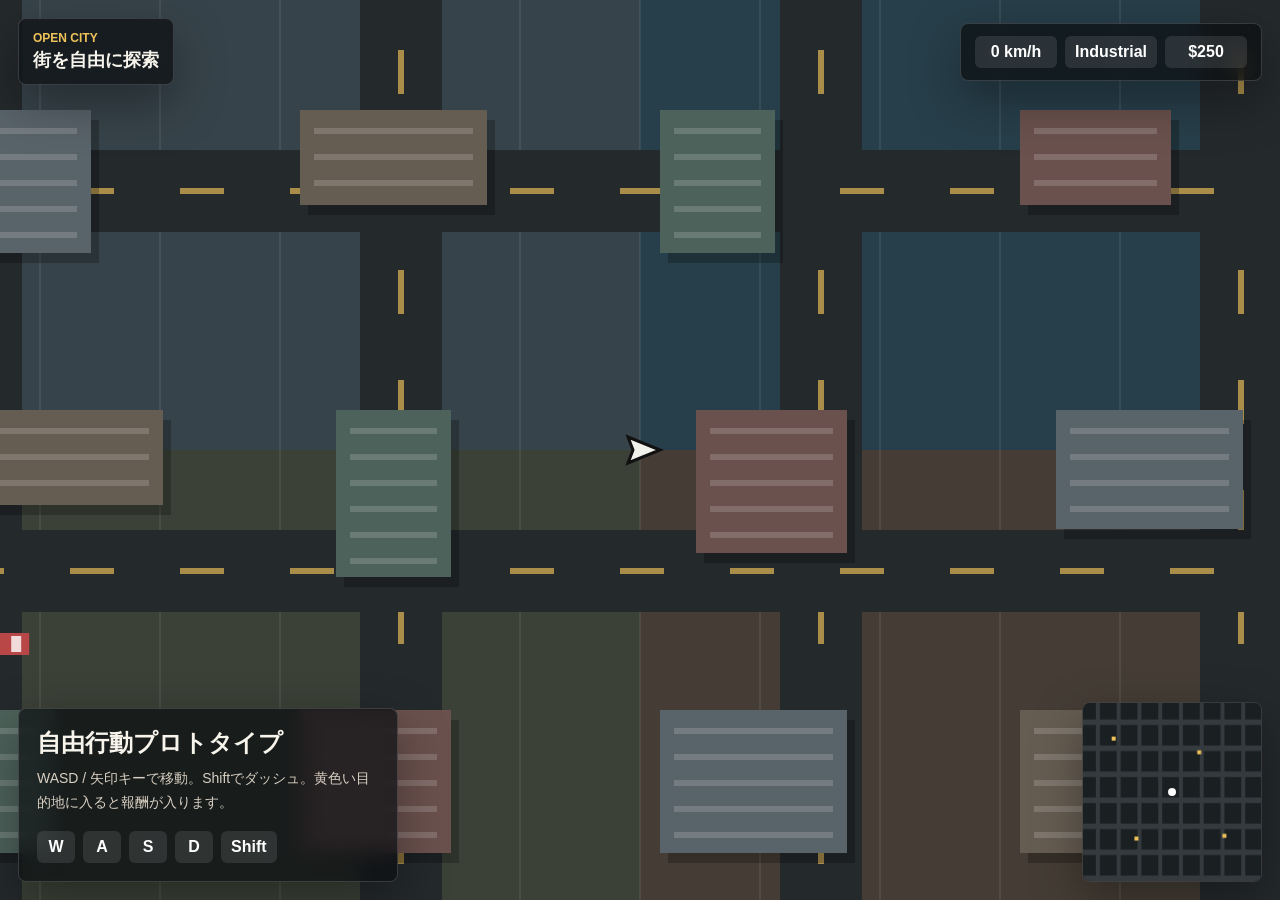
==== index.html @ 4a06fa4c "Create open world game prototype" ====
<!doctype html>
<html lang="ja">
  <head>
    <meta charset="utf-8">
    <meta name="viewport" content="width=device-width, initial-scale=1">
    <title>Open City Prototype</title>
    <link rel="stylesheet" href="styles.css">
  </head>
  <body>
    <main class="game-shell">
      <canvas id="game" width="1280" height="720" aria-label="オープンワールド風ゲーム"></canvas>

      <section class="hud" aria-label="ゲーム情報">
        <div>
          <span class="eyebrow">Open City</span>
          <strong>街を自由に探索</strong>
        </div>
        <div class="stats">
          <span id="speed">0 km/h</span>
          <span id="area">Downtown</span>
          <span id="cash">$250</span>
        </div>
      </section>

      <aside class="panel">
        <h1>自由行動プロトタイプ</h1>
        <p>WASD / 矢印キーで移動。Shiftでダッシュ。黄色い目的地に入ると報酬が入ります。</p>
        <div class="keys" aria-label="操作方法">
          <span>W</span><span>A</span><span>S</span><span>D</span>
          <span>Shift</span>
        </div>
      </aside>

      <canvas id="miniMap" width="180" height="180" aria-label="ミニマップ"></canvas>
    </main>

    <script src="game.js"></script>
  </body>
</html>
---- styles.css ----
* {
  box-sizing: border-box;
}

html,
body {
  margin: 0;
  min-height: 100%;
  overflow: hidden;
  font-family: Arial, "Hiragino Kaku Gothic ProN", Meiryo, sans-serif;
  color: #f7f4ec;
  background: #121415;
}

.game-shell {
  position: relative;
  width: 100vw;
  height: 100vh;
  background: #111;
}

#game {
  display: block;
  width: 100%;
  height: 100%;
  image-rendering: auto;
}

.hud {
  position: absolute;
  top: 18px;
  left: 18px;
  right: 18px;
  display: flex;
  align-items: center;
  justify-content: space-between;
  gap: 16px;
  pointer-events: none;
}

.hud > div,
.panel,
#miniMap {
  background: rgba(12, 15, 17, 0.72);
  border: 1px solid rgba(255, 255, 255, 0.16);
  box-shadow: 0 18px 50px rgba(0, 0, 0, 0.35);
  backdrop-filter: blur(10px);
}

.hud > div {
  border-radius: 8px;
  padding: 12px 14px;
}

.eyebrow {
  display: block;
  margin-bottom: 3px;
  color: #f0c35a;
  font-size: 12px;
  font-weight: 800;
  text-transform: uppercase;
}

.hud strong {
  font-size: 18px;
}

.stats {
  display: flex;
  flex-wrap: wrap;
  justify-content: flex-end;
  gap: 8px;
}

.stats span,
.keys span {
  min-height: 32px;
  display: inline-flex;
  align-items: center;
  justify-content: center;
  border-radius: 6px;
  background: rgba(255, 255, 255, 0.1);
  color: #fff;
  font-weight: 800;
}

.stats span {
  min-width: 82px;
  padding: 0 10px;
}

.panel {
  position: absolute;
  left: 18px;
  bottom: 18px;
  width: min(380px, calc(100vw - 36px));
  border-radius: 8px;
  padding: 18px;
}

.panel h1 {
  margin: 0 0 8px;
  font-size: 24px;
  letter-spacing: 0;
}

.panel p {
  margin: 0 0 16px;
  color: #d8d0c3;
  font-size: 14px;
  line-height: 1.7;
}

.keys {
  display: flex;
  flex-wrap: wrap;
  gap: 8px;
}

.keys span {
  min-width: 38px;
  padding: 0 10px;
}

#miniMap {
  position: absolute;
  right: 18px;
  bottom: 18px;
  width: 180px;
  height: 180px;
  border-radius: 8px;
}

@media (max-width: 700px) {
  .hud {
    align-items: flex-start;
  }

  .hud strong,
  .panel h1 {
    font-size: 18px;
  }

  .stats span {
    min-width: 70px;
    font-size: 12px;
  }

  .panel {
    padding: 14px;
  }

  #miniMap {
    width: 132px;
    height: 132px;
  }
}
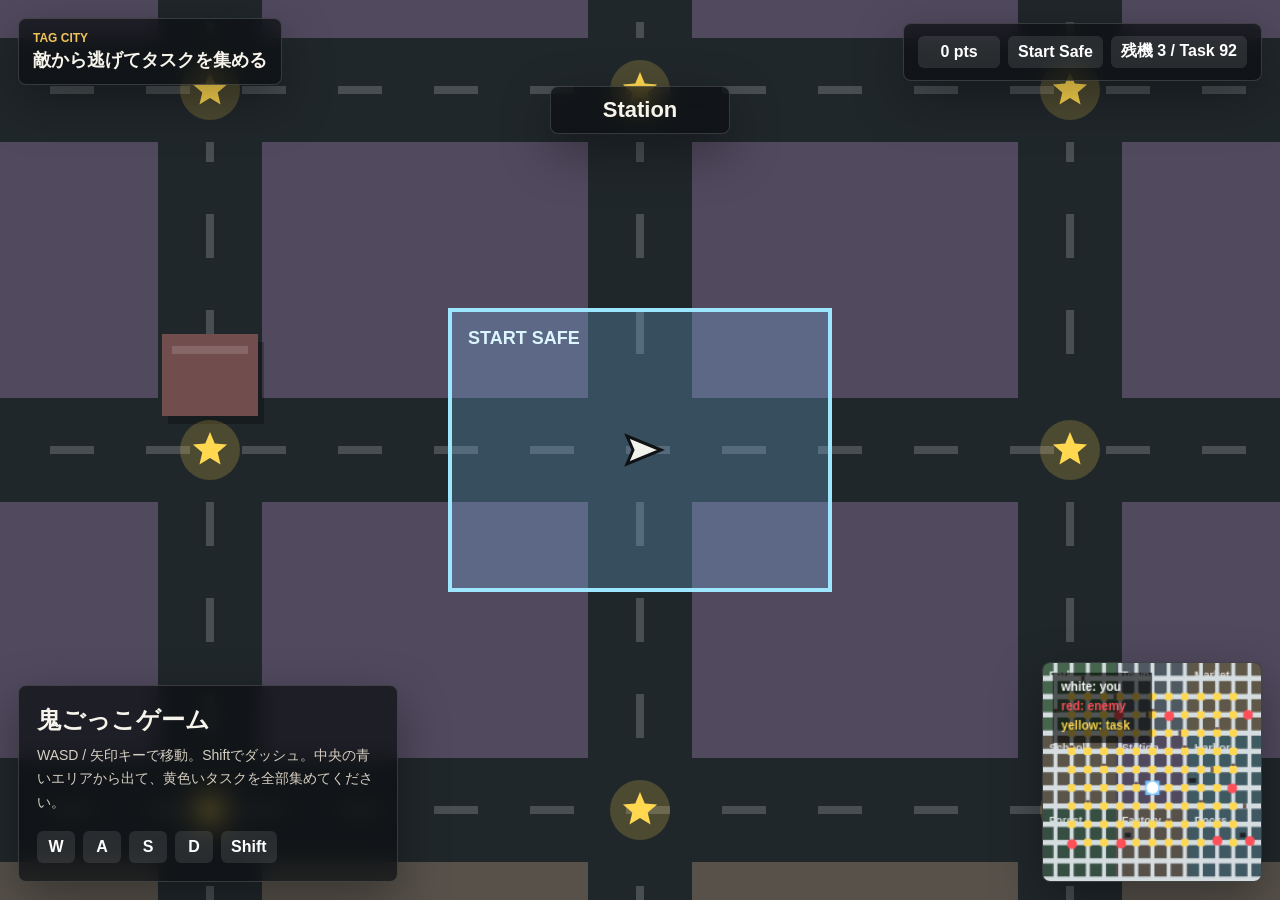
==== commit 61bdda39: "Update tag game balancing and tasks" ====
--- a/index.html
+++ b/index.html
@@ -3,33 +3,51 @@
   <head>
     <meta charset="utf-8">
     <meta name="viewport" content="width=device-width, initial-scale=1">
-    <title>Open City Prototype</title>
+    <title>Tag City Game</title>
     <link rel="stylesheet" href="styles.css">
   </head>
   <body>
     <main class="game-shell">
-      <canvas id="game" width="1280" height="720" aria-label="オープンワールド風ゲーム"></canvas>
+      <canvas id="game" width="1280" height="720" aria-label="鬼ごっこゲーム"></canvas>
 
       <section class="hud" aria-label="ゲーム情報">
         <div>
-          <span class="eyebrow">Open City</span>
-          <strong>街を自由に探索</strong>
+          <span class="eyebrow">Tag City</span>
+          <strong>敵から逃げてタスクを集める</strong>
         </div>
         <div class="stats">
-          <span id="speed">0 km/h</span>
-          <span id="area">Downtown</span>
-          <span id="cash">$250</span>
+          <span id="speed">0 pts</span>
+          <span id="area">Park</span>
+          <span id="cash">残機 3</span>
         </div>
       </section>
 
+      <div class="area-banner" id="areaBanner" aria-live="polite">Park</div>
+
       <aside class="panel">
-        <h1>自由行動プロトタイプ</h1>
-        <p>WASD / 矢印キーで移動。Shiftでダッシュ。黄色い目的地に入ると報酬が入ります。</p>
+        <h1>鬼ごっこゲーム</h1>
+        <p>WASD / 矢印キーで移動。Shiftでダッシュ。中央の青いエリアから出て、黄色いタスクを全部集めてください。</p>
         <div class="keys" aria-label="操作方法">
           <span>W</span><span>A</span><span>S</span><span>D</span>
           <span>Shift</span>
         </div>
       </aside>
+
+      <section class="win-screen" id="winScreen" aria-live="polite" hidden>
+        <div>
+          <span>Mission Complete</span>
+          <h2>You Win</h2>
+          <p>すべてのタスクを集めました。</p>
+        </div>
+      </section>
+
+      <section class="win-screen lose-screen" id="loseScreen" aria-live="polite" hidden>
+        <div>
+          <span>Game Over</span>
+          <h2>You Lose</h2>
+          <p>残機をすべて使い切りました。</p>
+        </div>
+      </section>
 
       <canvas id="miniMap" width="180" height="180" aria-label="ミニマップ"></canvas>
     </main>
--- a/styles.css
+++ b/styles.css
@@ -40,11 +40,72 @@
 
 .hud > div,
 .panel,
+.area-banner,
+.win-screen > div,
 #miniMap {
   background: rgba(12, 15, 17, 0.72);
   border: 1px solid rgba(255, 255, 255, 0.16);
   box-shadow: 0 18px 50px rgba(0, 0, 0, 0.35);
   backdrop-filter: blur(10px);
+}
+
+.area-banner {
+  position: absolute;
+  top: 86px;
+  left: 50%;
+  transform: translateX(-50%);
+  min-width: 180px;
+  border-radius: 8px;
+  padding: 10px 18px;
+  text-align: center;
+  font-size: 22px;
+  font-weight: 900;
+  letter-spacing: 0;
+  pointer-events: none;
+}
+
+.win-screen {
+  position: absolute;
+  inset: 0;
+  display: grid;
+  place-items: center;
+  padding: 24px;
+  background: rgba(0, 0, 0, 0.34);
+  pointer-events: none;
+}
+
+.win-screen[hidden] {
+  display: none;
+}
+
+.win-screen > div {
+  width: min(440px, 100%);
+  border-radius: 8px;
+  padding: 32px;
+  text-align: center;
+}
+
+.win-screen span {
+  color: #f0c35a;
+  font-size: 13px;
+  font-weight: 800;
+  text-transform: uppercase;
+}
+
+.win-screen h2 {
+  margin: 8px 0;
+  font-size: 56px;
+  line-height: 1;
+  letter-spacing: 0;
+}
+
+.win-screen p {
+  margin: 0;
+  color: #d8d0c3;
+}
+
+.lose-screen h2 {
+  color: #ff6b6b;
 }
 
 .hud > div {
@@ -126,8 +187,8 @@
   position: absolute;
   right: 18px;
   bottom: 18px;
-  width: 180px;
-  height: 180px;
+  width: 220px;
+  height: 220px;
   border-radius: 8px;
 }
 
@@ -151,7 +212,7 @@
   }
 
   #miniMap {
-    width: 132px;
-    height: 132px;
-  }
-}
+    width: 150px;
+    height: 150px;
+  }
+}
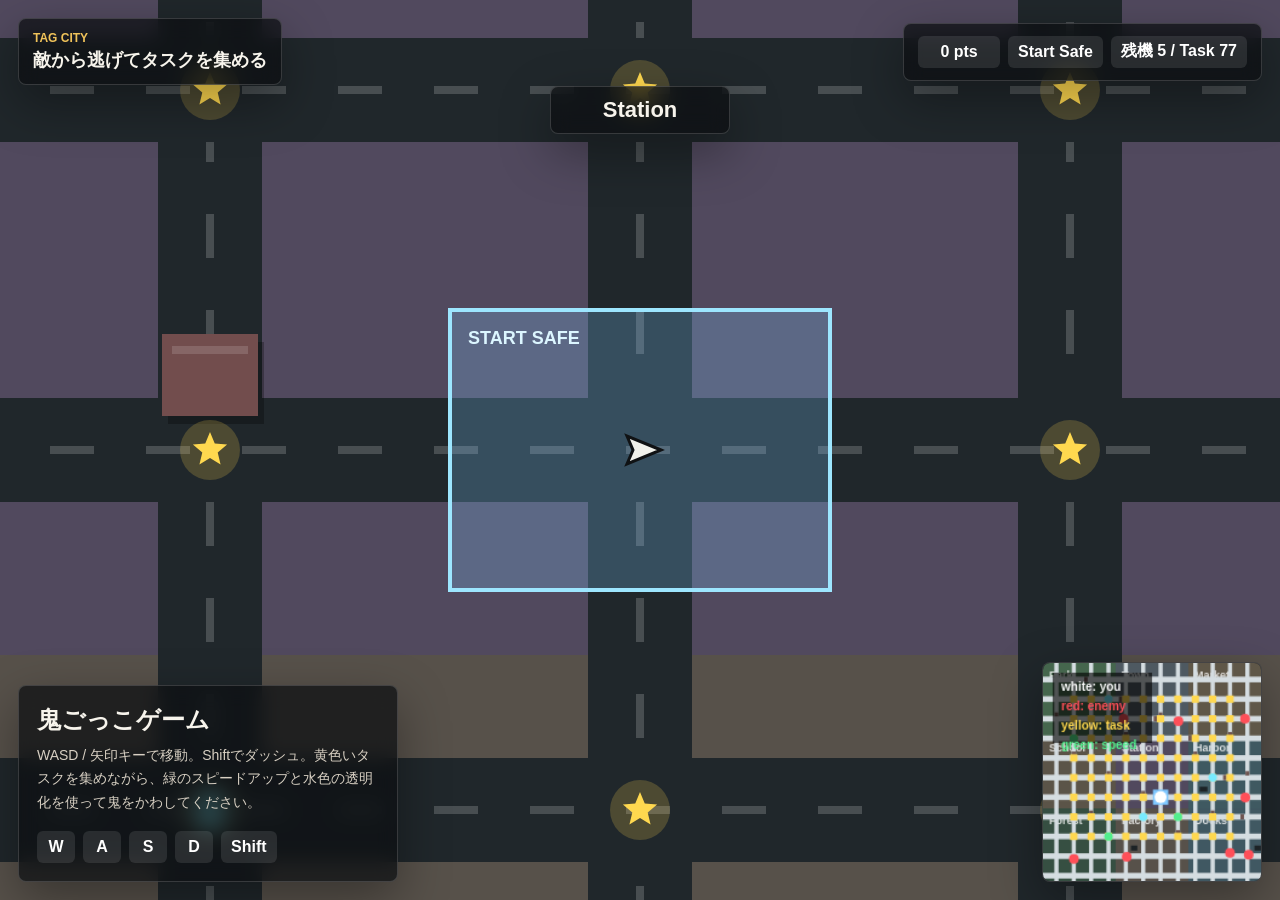
==== commit 571fa076: "Enhance tag game mechanics" ====
--- a/index.html
+++ b/index.html
@@ -18,7 +18,7 @@
         <div class="stats">
           <span id="speed">0 pts</span>
           <span id="area">Park</span>
-          <span id="cash">残機 3</span>
+          <span id="cash">残機 5</span>
         </div>
       </section>
 
@@ -26,7 +26,7 @@
 
       <aside class="panel">
         <h1>鬼ごっこゲーム</h1>
-        <p>WASD / 矢印キーで移動。Shiftでダッシュ。中央の青いエリアから出て、黄色いタスクを全部集めてください。</p>
+        <p>WASD / 矢印キーで移動。Shiftでダッシュ。黄色いタスクを集めながら、緑のスピードアップと水色の透明化を使って鬼をかわしてください。</p>
         <div class="keys" aria-label="操作方法">
           <span>W</span><span>A</span><span>S</span><span>D</span>
           <span>Shift</span>
@@ -38,6 +38,7 @@
           <span>Mission Complete</span>
           <h2>You Win</h2>
           <p>すべてのタスクを集めました。</p>
+          <button class="continue-button" type="button" data-reset>Continue</button>
         </div>
       </section>
 
@@ -46,6 +47,7 @@
           <span>Game Over</span>
           <h2>You Lose</h2>
           <p>残機をすべて使い切りました。</p>
+          <button class="continue-button" type="button" data-reset>Continue</button>
         </div>
       </section>
 
--- a/styles.css
+++ b/styles.css
@@ -71,7 +71,7 @@
   place-items: center;
   padding: 24px;
   background: rgba(0, 0, 0, 0.34);
-  pointer-events: none;
+  pointer-events: auto;
 }
 
 .win-screen[hidden] {
@@ -102,6 +102,23 @@
 .win-screen p {
   margin: 0;
   color: #d8d0c3;
+}
+
+.continue-button {
+  min-height: 42px;
+  margin-top: 22px;
+  border: 1px solid rgba(255, 255, 255, 0.22);
+  border-radius: 6px;
+  padding: 0 20px;
+  background: #f0c35a;
+  color: #151311;
+  font: inherit;
+  font-weight: 900;
+  cursor: pointer;
+}
+
+.continue-button:hover {
+  background: #ffd976;
 }
 
 .lose-screen h2 {
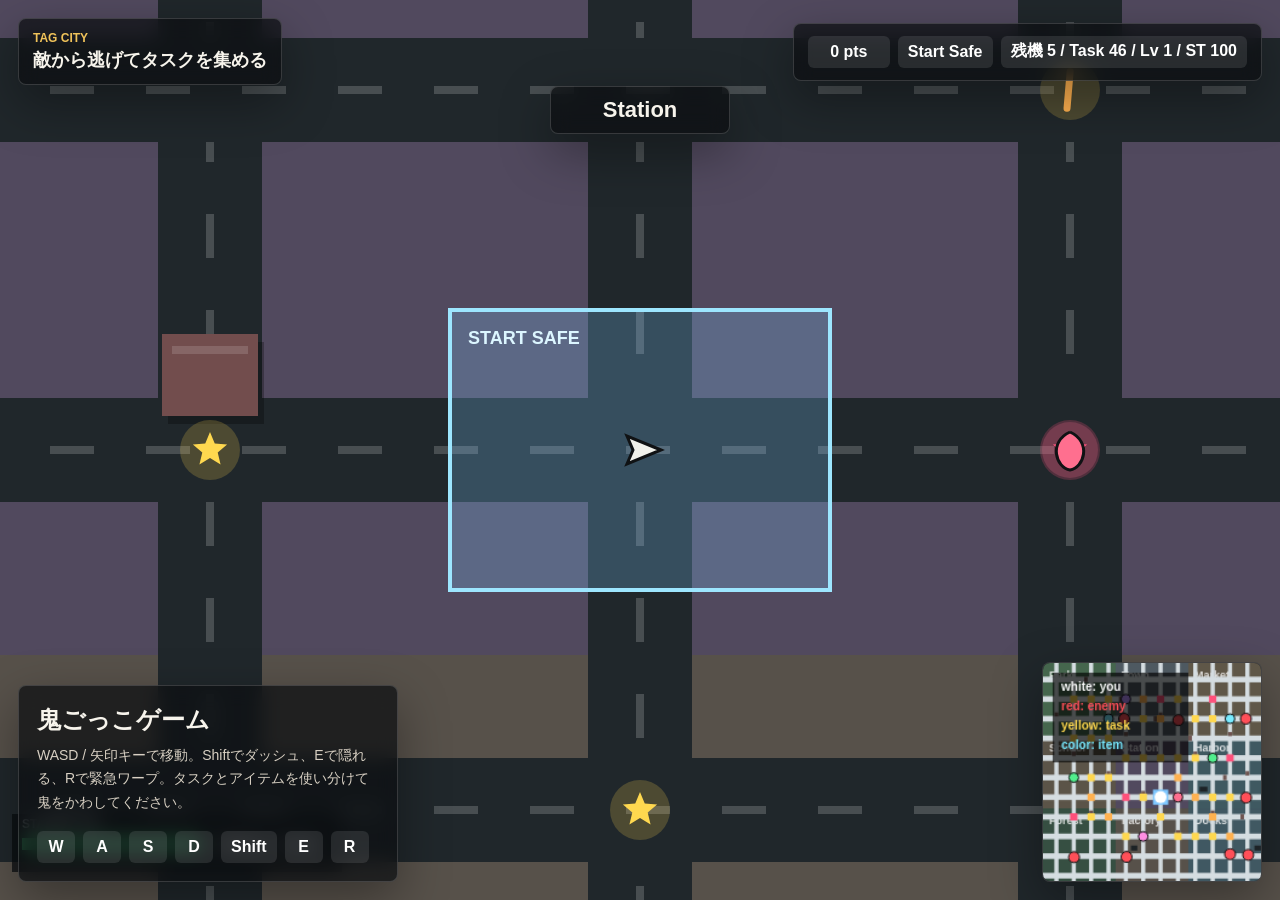
==== commit 2b162f09: "Expand tag game mechanics" ====
--- a/index.html
+++ b/index.html
@@ -26,10 +26,10 @@
 
       <aside class="panel">
         <h1>鬼ごっこゲーム</h1>
-        <p>WASD / 矢印キーで移動。Shiftでダッシュ。黄色いタスクを集めながら、緑のスピードアップと水色の透明化を使って鬼をかわしてください。</p>
+        <p>WASD / 矢印キーで移動。Shiftでダッシュ、Eで隠れる、Rで緊急ワープ。タスクとアイテムを使い分けて鬼をかわしてください。</p>
         <div class="keys" aria-label="操作方法">
           <span>W</span><span>A</span><span>S</span><span>D</span>
-          <span>Shift</span>
+          <span>Shift</span><span>E</span><span>R</span>
         </div>
       </aside>
 
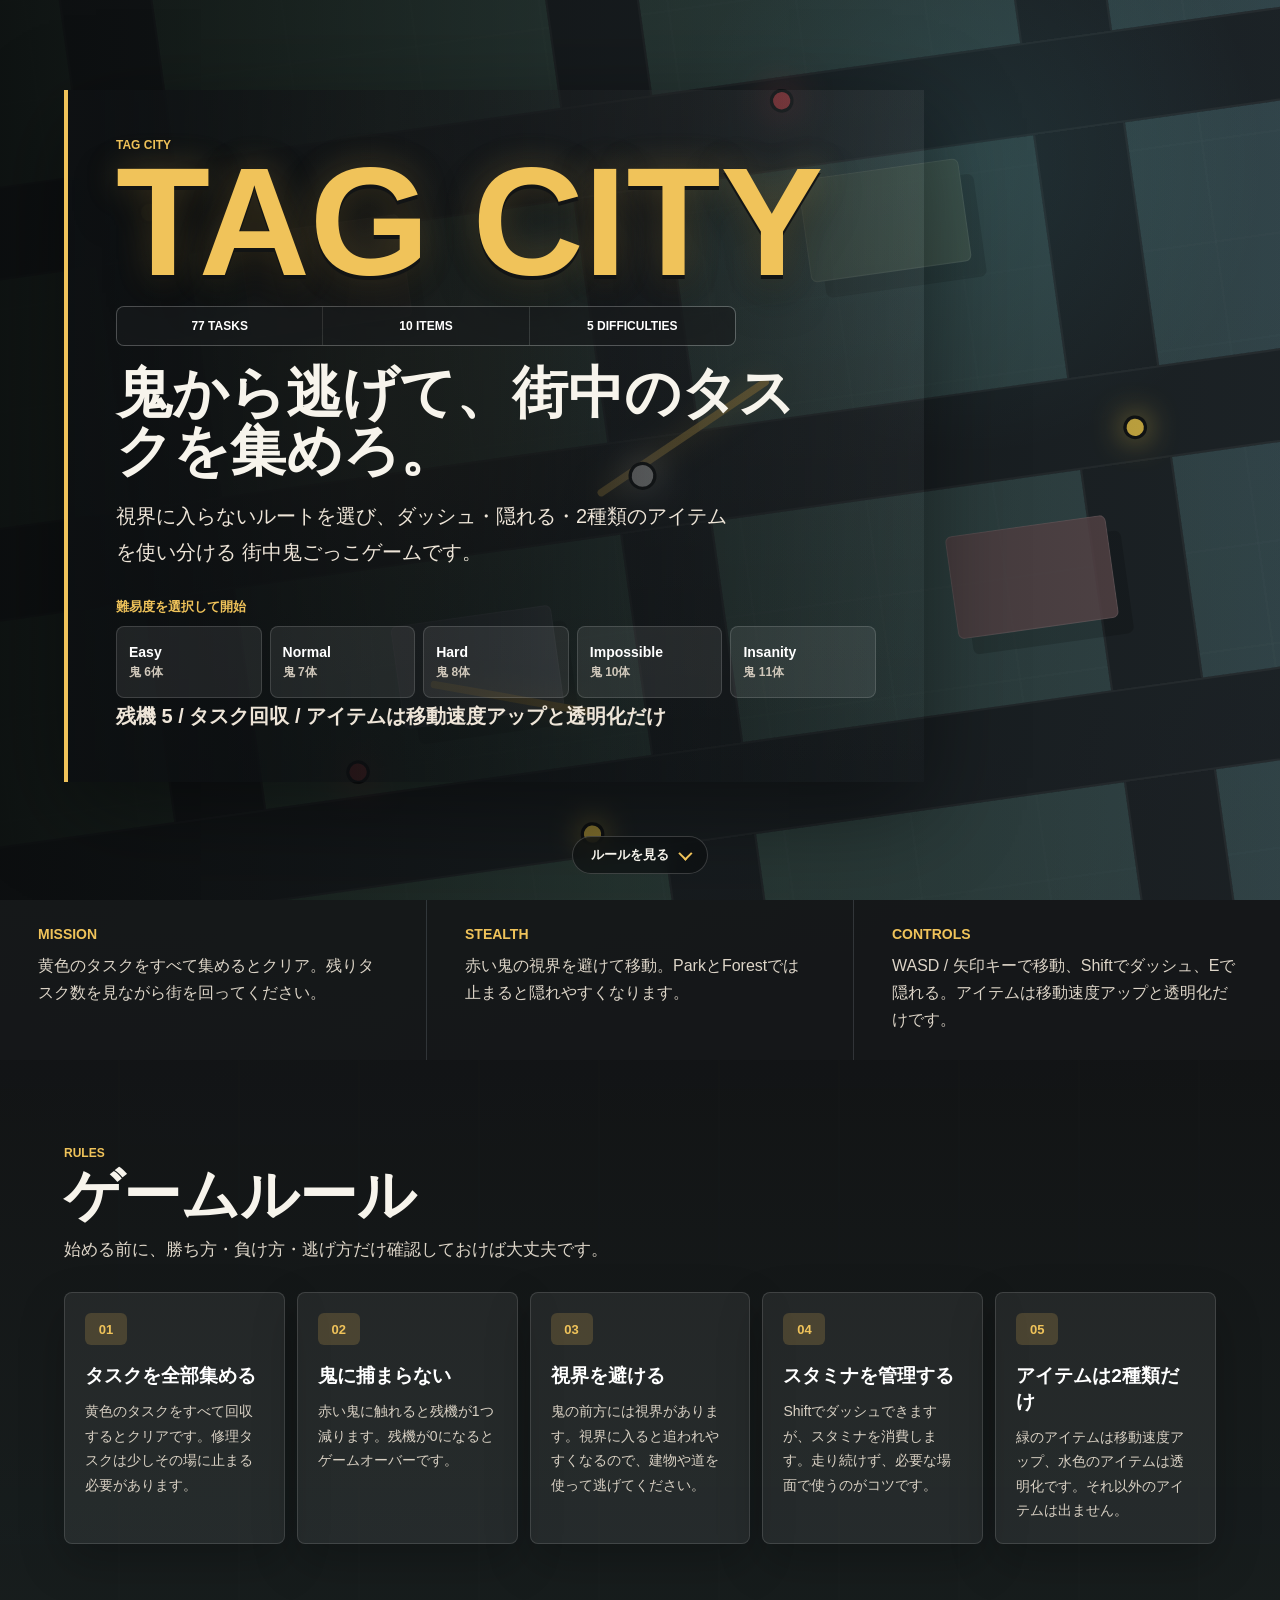
==== commit 3d8bbcd8: "Improve tag city game flow and home screen" ====
--- a/index.html
+++ b/index.html
@@ -1,59 +1,119 @@
 <!doctype html>
-<html lang="ja">
+<html class="home-root" lang="ja">
   <head>
     <meta charset="utf-8">
     <meta name="viewport" content="width=device-width, initial-scale=1">
     <title>Tag City Game</title>
     <link rel="stylesheet" href="styles.css">
   </head>
-  <body>
-    <main class="game-shell">
-      <canvas id="game" width="1280" height="720" aria-label="鬼ごっこゲーム"></canvas>
+  <body class="home-page">
+    <main class="home-shell">
+      <section class="home-hero" aria-labelledby="homeTitle">
+        <div class="city-preview" aria-hidden="true">
+          <div class="map-grid">
+            <span class="road road-v one"></span>
+            <span class="road road-v two"></span>
+            <span class="road road-v three"></span>
+            <span class="road road-h one"></span>
+            <span class="road road-h two"></span>
+            <span class="road road-h three"></span>
+            <span class="building b1"></span>
+            <span class="building b2"></span>
+            <span class="building b3"></span>
+            <span class="building b4"></span>
+            <span class="task-dot t1"></span>
+            <span class="task-dot t2"></span>
+            <span class="task-dot t3"></span>
+            <span class="enemy-dot e1"></span>
+            <span class="enemy-dot e2"></span>
+            <span class="item-dot speed-item"></span>
+            <span class="item-dot invisible-item"></span>
+            <span class="route-line r1"></span>
+            <span class="route-line r2"></span>
+            <span class="player-dot"></span>
+          </div>
+        </div>
 
-      <section class="hud" aria-label="ゲーム情報">
-        <div>
+        <div class="home-content">
           <span class="eyebrow">Tag City</span>
-          <strong>敵から逃げてタスクを集める</strong>
+          <strong class="home-logo">TAG CITY</strong>
+          <div class="home-title-strip" aria-hidden="true">
+            <span>77 Tasks</span>
+            <span>10 Items</span>
+            <span>5 Difficulties</span>
+          </div>
+          <h1 id="homeTitle">鬼から逃げて、街中のタスクを集めろ。</h1>
+          <p>
+            視界に入らないルートを選び、ダッシュ・隠れる・2種類のアイテムを使い分ける
+            街中鬼ごっこゲームです。
+          </p>
+
+          <nav class="difficulty-panel" aria-label="難易度設定">
+            <strong class="difficulty-title">難易度を選択して開始</strong>
+            <div class="difficulty-options">
+              <a href="game.html?difficulty=easy"><strong>Easy</strong><small>鬼 6体</small></a>
+              <a href="game.html?difficulty=normal"><strong>Normal</strong><small>鬼 7体</small></a>
+              <a href="game.html?difficulty=hard"><strong>Hard</strong><small>鬼 8体</small></a>
+              <a href="game.html?difficulty=impossible"><strong>Impossible</strong><small>鬼 10体</small></a>
+              <a href="game.html?difficulty=insanity"><strong>Insanity</strong><small>鬼 11体</small></a>
+            </div>
+            <p class="difficulty-note">残機 5 / タスク回収 / アイテムは移動速度アップと透明化だけ</p>
+          </nav>
         </div>
-        <div class="stats">
-          <span id="speed">0 pts</span>
-          <span id="area">Park</span>
-          <span id="cash">残機 5</span>
+
+        <a class="scroll-cue" href="#rules">ルールを見る</a>
+      </section>
+
+      <section class="home-info" aria-label="ゲーム紹介">
+        <article>
+          <strong>Mission</strong>
+          <p>黄色のタスクをすべて集めるとクリア。残りタスク数を見ながら街を回ってください。</p>
+        </article>
+        <article>
+          <strong>Stealth</strong>
+          <p>赤い鬼の視界を避けて移動。ParkとForestでは止まると隠れやすくなります。</p>
+        </article>
+        <article>
+          <strong>Controls</strong>
+          <p>WASD / 矢印キーで移動、Shiftでダッシュ、Eで隠れる。アイテムは移動速度アップと透明化だけです。</p>
+        </article>
+      </section>
+
+      <section class="rules-section" id="rules" aria-labelledby="rulesTitle">
+        <div class="rules-heading">
+          <span class="eyebrow">Rules</span>
+          <h2 id="rulesTitle">ゲームルール</h2>
+          <p>始める前に、勝ち方・負け方・逃げ方だけ確認しておけば大丈夫です。</p>
+        </div>
+
+        <div class="rules-list">
+          <article>
+            <span>01</span>
+            <h3>タスクを全部集める</h3>
+            <p>黄色のタスクをすべて回収するとクリアです。修理タスクは少しその場に止まる必要があります。</p>
+          </article>
+          <article>
+            <span>02</span>
+            <h3>鬼に捕まらない</h3>
+            <p>赤い鬼に触れると残機が1つ減ります。残機が0になるとゲームオーバーです。</p>
+          </article>
+          <article>
+            <span>03</span>
+            <h3>視界を避ける</h3>
+            <p>鬼の前方には視界があります。視界に入ると追われやすくなるので、建物や道を使って逃げてください。</p>
+          </article>
+          <article>
+            <span>04</span>
+            <h3>スタミナを管理する</h3>
+            <p>Shiftでダッシュできますが、スタミナを消費します。走り続けず、必要な場面で使うのがコツです。</p>
+          </article>
+          <article>
+            <span>05</span>
+            <h3>アイテムは2種類だけ</h3>
+            <p>緑のアイテムは移動速度アップ、水色のアイテムは透明化です。それ以外のアイテムは出ません。</p>
+          </article>
         </div>
       </section>
-
-      <div class="area-banner" id="areaBanner" aria-live="polite">Park</div>
-
-      <aside class="panel">
-        <h1>鬼ごっこゲーム</h1>
-        <p>WASD / 矢印キーで移動。Shiftでダッシュ、Eで隠れる、Rで緊急ワープ。タスクとアイテムを使い分けて鬼をかわしてください。</p>
-        <div class="keys" aria-label="操作方法">
-          <span>W</span><span>A</span><span>S</span><span>D</span>
-          <span>Shift</span><span>E</span><span>R</span>
-        </div>
-      </aside>
-
-      <section class="win-screen" id="winScreen" aria-live="polite" hidden>
-        <div>
-          <span>Mission Complete</span>
-          <h2>You Win</h2>
-          <p>すべてのタスクを集めました。</p>
-          <button class="continue-button" type="button" data-reset>Continue</button>
-        </div>
-      </section>
-
-      <section class="win-screen lose-screen" id="loseScreen" aria-live="polite" hidden>
-        <div>
-          <span>Game Over</span>
-          <h2>You Lose</h2>
-          <p>残機をすべて使い切りました。</p>
-          <button class="continue-button" type="button" data-reset>Continue</button>
-        </div>
-      </section>
-
-      <canvas id="miniMap" width="180" height="180" aria-label="ミニマップ"></canvas>
     </main>
-
-    <script src="game.js"></script>
   </body>
 </html>
--- a/styles.css
+++ b/styles.css
@@ -12,6 +12,474 @@
   background: #121415;
 }
 
+.home-root,
+.home-root body {
+  height: auto;
+  min-height: 100%;
+  overflow-x: hidden;
+  overflow-y: auto;
+}
+
+.home-page {
+  overflow: auto;
+  scroll-behavior: smooth;
+  background:
+    linear-gradient(rgba(12, 15, 17, 0.28), rgba(12, 15, 17, 0.92)),
+    linear-gradient(135deg, #17251f 0%, #26313a 48%, #251b23 100%);
+}
+
+.home-shell {
+  min-height: 100vh;
+  display: flex;
+  flex-direction: column;
+}
+
+.home-hero {
+  position: relative;
+  min-height: 100vh;
+  display: grid;
+  align-items: center;
+  padding: 56px clamp(20px, 5vw, 72px) 84px;
+  overflow: hidden;
+}
+
+.home-hero::before {
+  content: "";
+  position: absolute;
+  inset: 0;
+  z-index: 1;
+  pointer-events: none;
+  background:
+    linear-gradient(90deg, rgba(10, 12, 13, 0.9) 0%, rgba(10, 12, 13, 0.48) 48%, rgba(10, 12, 13, 0.16) 100%),
+    radial-gradient(circle at 24% 42%, rgba(240, 195, 90, 0.22), transparent 28%),
+    radial-gradient(circle at 76% 18%, rgba(120, 235, 255, 0.12), transparent 24%);
+}
+
+.city-preview {
+  position: absolute;
+  inset: 0;
+  opacity: 0.92;
+}
+
+.map-grid {
+  position: absolute;
+  inset: -10vh -8vw;
+  transform: rotate(-8deg) scale(1.08);
+  background:
+    linear-gradient(90deg, rgba(69, 102, 77, 0.86), rgba(64, 89, 98, 0.86)),
+    repeating-linear-gradient(0deg, transparent 0 92px, rgba(255, 255, 255, 0.08) 92px 94px),
+    repeating-linear-gradient(90deg, transparent 0 116px, rgba(255, 255, 255, 0.08) 116px 118px);
+}
+
+.road,
+.building,
+.task-dot,
+.enemy-dot,
+.player-dot {
+  position: absolute;
+  display: block;
+}
+
+.road {
+  background: #20272b;
+  box-shadow: inset 0 0 0 2px rgba(255, 255, 255, 0.06);
+}
+
+.road-v {
+  top: 0;
+  bottom: 0;
+  width: 86px;
+}
+
+.road-h {
+  left: 0;
+  right: 0;
+  height: 86px;
+}
+
+.road-v.one { left: 18%; }
+.road-v.two { left: 48%; }
+.road-v.three { left: 77%; }
+.road-h.one { top: 20%; }
+.road-h.two { top: 49%; }
+.road-h.three { top: 76%; }
+
+.building {
+  width: 150px;
+  height: 96px;
+  border: 1px solid rgba(255, 255, 255, 0.12);
+  border-radius: 6px;
+  background: rgba(105, 92, 82, 0.82);
+  box-shadow: 12px 16px 0 rgba(0, 0, 0, 0.18);
+}
+
+.building.b1 { left: 27%; top: 27%; }
+.building.b2 { left: 62%; top: 29%; background: rgba(88, 112, 94, 0.82); }
+.building.b3 { left: 33%; top: 62%; background: rgba(103, 114, 122, 0.82); }
+.building.b4 { left: 68%; top: 61%; background: rgba(114, 87, 91, 0.82); }
+
+.task-dot,
+.enemy-dot,
+.player-dot,
+.item-dot {
+  width: 22px;
+  height: 22px;
+  border-radius: 50%;
+  border: 3px solid #101214;
+}
+
+.task-dot {
+  background: #ffd84f;
+  box-shadow: 0 0 28px rgba(255, 216, 79, 0.8);
+}
+
+.enemy-dot {
+  background: #ff4f58;
+  box-shadow: 0 0 34px rgba(255, 79, 88, 0.78);
+}
+
+.player-dot {
+  left: 49%;
+  top: 51%;
+  width: 26px;
+  height: 26px;
+  background: #ffffff;
+  box-shadow: 0 0 34px rgba(255, 255, 255, 0.86);
+}
+
+.task-dot.t1 { left: 21%; top: 23%; }
+.task-dot.t2 { left: 80%; top: 53%; }
+.task-dot.t3 { left: 43%; top: 81%; }
+.enemy-dot.e1 { left: 61%; top: 21%; }
+.enemy-dot.e2 { left: 29%; top: 73%; }
+
+.item-dot.speed-item {
+  left: 55%;
+  top: 68%;
+  background: #51ee8d;
+  box-shadow: 0 0 30px rgba(81, 238, 141, 0.82);
+}
+
+.item-dot.invisible-item {
+  left: 72%;
+  top: 39%;
+  background: #78ebff;
+  box-shadow: 0 0 30px rgba(120, 235, 255, 0.82);
+}
+
+.route-line {
+  position: absolute;
+  height: 7px;
+  border-radius: 999px;
+  background: rgba(240, 195, 90, 0.78);
+  box-shadow: 0 0 24px rgba(240, 195, 90, 0.52);
+  transform-origin: left center;
+}
+
+.route-line.r1 {
+  left: 47%;
+  top: 53%;
+  width: 190px;
+  transform: rotate(-26deg);
+}
+
+.route-line.r2 {
+  left: 35%;
+  top: 67%;
+  width: 150px;
+  transform: rotate(18deg);
+}
+
+.home-content {
+  position: relative;
+  z-index: 2;
+  width: min(860px, 100%);
+  padding: clamp(26px, 4vw, 48px);
+  border-left: 4px solid #f0c35a;
+  background:
+    linear-gradient(90deg, rgba(12, 15, 17, 0.92), rgba(12, 15, 17, 0.58), rgba(12, 15, 17, 0.12)),
+    linear-gradient(180deg, rgba(255, 255, 255, 0.07), transparent);
+  box-shadow: 0 28px 90px rgba(0, 0, 0, 0.42);
+}
+
+.home-logo {
+  display: block;
+  margin-top: 4px;
+  color: #f0c35a;
+  font-size: clamp(62px, 14vw, 154px);
+  line-height: 0.86;
+  font-weight: 900;
+  letter-spacing: 0;
+  text-shadow:
+    0 4px 0 rgba(18, 20, 21, 0.96),
+    0 18px 42px rgba(0, 0, 0, 0.5),
+    0 0 34px rgba(240, 195, 90, 0.26);
+}
+
+.home-title-strip {
+  width: min(620px, 100%);
+  display: grid;
+  grid-template-columns: repeat(3, 1fr);
+  gap: 1px;
+  margin-top: 18px;
+  border: 1px solid rgba(255, 255, 255, 0.16);
+  border-radius: 8px;
+  overflow: hidden;
+  background: rgba(255, 255, 255, 0.12);
+}
+
+.home-title-strip span {
+  min-height: 38px;
+  display: inline-flex;
+  align-items: center;
+  justify-content: center;
+  background: rgba(8, 12, 14, 0.64);
+  color: #ffffff;
+  font-size: 12px;
+  font-weight: 900;
+  text-transform: uppercase;
+}
+
+.home-content h1 {
+  max-width: 720px;
+  margin: 18px 0;
+  font-size: clamp(28px, 4.8vw, 56px);
+  line-height: 1.04;
+  letter-spacing: 0;
+}
+
+.home-content p {
+  max-width: 620px;
+  margin: 0;
+  color: #eee5d8;
+  font-size: clamp(16px, 2vw, 20px);
+  line-height: 1.8;
+}
+
+.home-actions {
+  display: flex;
+  flex-wrap: wrap;
+  align-items: center;
+  gap: 16px;
+  margin-top: 30px;
+}
+
+.difficulty-panel {
+  margin-top: 28px;
+}
+
+.difficulty-title {
+  display: block;
+  margin-bottom: 10px;
+  color: #f0c35a;
+  font-size: 13px;
+  font-weight: 900;
+  text-transform: uppercase;
+}
+
+.difficulty-options {
+  display: grid;
+  grid-template-columns: repeat(5, minmax(92px, 1fr));
+  gap: 8px;
+}
+
+.difficulty-options a {
+  min-height: 72px;
+  display: flex;
+  flex-direction: column;
+  justify-content: center;
+  gap: 4px;
+  border: 1px solid rgba(255, 255, 255, 0.14);
+  border-radius: 8px;
+  padding: 12px;
+  background: rgba(255, 255, 255, 0.08);
+  color: #ffffff;
+  text-decoration: none;
+  transition: transform 160ms ease, border-color 160ms ease, background 160ms ease;
+}
+
+.difficulty-options a:hover,
+.difficulty-options a:focus-visible {
+  border-color: rgba(240, 195, 90, 0.92);
+  background: rgba(240, 195, 90, 0.22);
+  transform: translateY(-2px);
+  outline: none;
+  box-shadow: inset 0 0 0 1px rgba(240, 195, 90, 0.46), 0 14px 30px rgba(0, 0, 0, 0.24);
+}
+
+.difficulty-options strong {
+  color: #ffffff;
+  font-size: 14px;
+}
+
+.difficulty-options small {
+  color: #cfc7ba;
+  font-size: 12px;
+  font-weight: 800;
+}
+
+.difficulty-note {
+  margin: 14px 0 0;
+  color: #d8d0c3;
+  font-size: 14px;
+  font-weight: 800;
+}
+
+.home-start-button {
+  min-height: 54px;
+  display: inline-flex;
+  align-items: center;
+  justify-content: center;
+  border: 1px solid rgba(255, 255, 255, 0.24);
+  border-radius: 6px;
+  padding: 0 28px;
+  background: #f0c35a;
+  color: #151311;
+  font: inherit;
+  font-size: 18px;
+  font-weight: 900;
+  text-decoration: none;
+  box-shadow: 0 16px 36px rgba(0, 0, 0, 0.32);
+}
+
+.home-start-button:hover,
+.home-start-button:focus-visible {
+  background: #ffd976;
+}
+
+.home-actions span {
+  color: #d8d0c3;
+  font-size: 14px;
+  font-weight: 800;
+}
+
+.scroll-cue {
+  position: absolute;
+  left: 50%;
+  bottom: 26px;
+  z-index: 2;
+  transform: translateX(-50%);
+  min-height: 38px;
+  display: inline-flex;
+  align-items: center;
+  justify-content: center;
+  border: 1px solid rgba(255, 255, 255, 0.18);
+  border-radius: 999px;
+  padding: 0 18px;
+  background: rgba(12, 15, 17, 0.68);
+  color: #f7f4ec;
+  font-size: 13px;
+  font-weight: 900;
+  text-decoration: none;
+  backdrop-filter: blur(10px);
+}
+
+.scroll-cue::after {
+  content: "";
+  width: 8px;
+  height: 8px;
+  margin-left: 10px;
+  border-right: 2px solid #f0c35a;
+  border-bottom: 2px solid #f0c35a;
+  transform: rotate(45deg) translateY(-2px);
+}
+
+.home-info {
+  display: grid;
+  grid-template-columns: repeat(3, 1fr);
+  gap: 1px;
+  background: rgba(255, 255, 255, 0.12);
+}
+
+.home-info article {
+  min-height: 150px;
+  padding: 26px clamp(20px, 4vw, 38px);
+  background: rgba(18, 20, 21, 0.88);
+}
+
+.home-info strong {
+  display: block;
+  margin-bottom: 10px;
+  color: #f0c35a;
+  font-size: 14px;
+  text-transform: uppercase;
+}
+
+.home-info p {
+  margin: 0;
+  color: #ddd5c8;
+  line-height: 1.7;
+}
+
+.rules-section {
+  padding: clamp(42px, 7vw, 86px) clamp(20px, 5vw, 72px);
+  background:
+    linear-gradient(180deg, rgba(18, 20, 21, 0.94), rgba(24, 30, 30, 0.98)),
+    repeating-linear-gradient(90deg, transparent 0 118px, rgba(255, 255, 255, 0.04) 118px 120px);
+}
+
+.rules-heading {
+  max-width: 760px;
+  margin-bottom: 28px;
+}
+
+.rules-heading h2 {
+  margin: 6px 0 12px;
+  font-size: clamp(34px, 5vw, 58px);
+  line-height: 1;
+  letter-spacing: 0;
+}
+
+.rules-heading p {
+  margin: 0;
+  color: #ddd5c8;
+  font-size: 17px;
+  line-height: 1.7;
+}
+
+.rules-list {
+  display: grid;
+  grid-template-columns: repeat(5, minmax(0, 1fr));
+  gap: 12px;
+}
+
+.rules-list article {
+  min-height: 250px;
+  border: 1px solid rgba(255, 255, 255, 0.13);
+  border-radius: 8px;
+  padding: 20px;
+  background: rgba(255, 255, 255, 0.065);
+  box-shadow: 0 18px 46px rgba(0, 0, 0, 0.22);
+}
+
+.rules-list span {
+  display: inline-flex;
+  align-items: center;
+  justify-content: center;
+  width: 42px;
+  height: 32px;
+  border-radius: 6px;
+  background: rgba(240, 195, 90, 0.18);
+  color: #f0c35a;
+  font-size: 13px;
+  font-weight: 900;
+}
+
+.rules-list h3 {
+  margin: 18px 0 10px;
+  color: #ffffff;
+  font-size: 19px;
+  line-height: 1.35;
+  letter-spacing: 0;
+}
+
+.rules-list p {
+  margin: 0;
+  color: #d8d0c3;
+  font-size: 14px;
+  line-height: 1.75;
+}
+
 .game-shell {
   position: relative;
   width: 100vw;
@@ -41,12 +509,123 @@
 .hud > div,
 .panel,
 .area-banner,
+.start-card,
 .win-screen > div,
 #miniMap {
   background: rgba(12, 15, 17, 0.72);
   border: 1px solid rgba(255, 255, 255, 0.16);
   box-shadow: 0 18px 50px rgba(0, 0, 0, 0.35);
   backdrop-filter: blur(10px);
+}
+
+.start-screen {
+  position: absolute;
+  inset: 0;
+  z-index: 20;
+  display: grid;
+  place-items: center;
+  padding: 24px;
+  background:
+    linear-gradient(rgba(8, 11, 13, 0.38), rgba(8, 11, 13, 0.74)),
+    radial-gradient(circle at 50% 18%, rgba(240, 195, 90, 0.18), transparent 42%);
+}
+
+.start-screen[hidden] {
+  display: none;
+}
+
+.start-card {
+  width: min(680px, 100%);
+  border-radius: 8px;
+  padding: 30px;
+}
+
+.start-card h1 {
+  margin: 4px 0 10px;
+  font-size: clamp(34px, 7vw, 64px);
+  line-height: 1;
+  letter-spacing: 0;
+}
+
+.start-lead {
+  max-width: 560px;
+  margin: 0 0 22px;
+  color: #ece4d4;
+  font-size: 17px;
+  line-height: 1.7;
+}
+
+.start-grid {
+  display: grid;
+  grid-template-columns: repeat(3, 1fr);
+  gap: 10px;
+  margin-bottom: 18px;
+}
+
+.start-grid > div {
+  min-height: 112px;
+  border: 1px solid rgba(255, 255, 255, 0.12);
+  border-radius: 8px;
+  padding: 14px;
+  background: rgba(255, 255, 255, 0.07);
+}
+
+.start-grid strong {
+  display: block;
+  margin-bottom: 8px;
+  color: #f0c35a;
+  font-size: 14px;
+}
+
+.start-grid p {
+  margin: 0;
+  color: #ddd5c8;
+  font-size: 14px;
+  line-height: 1.6;
+}
+
+.start-controls {
+  display: flex;
+  flex-wrap: wrap;
+  gap: 8px;
+  margin-bottom: 22px;
+}
+
+.start-controls span {
+  min-height: 34px;
+  display: inline-flex;
+  align-items: center;
+  border-radius: 6px;
+  padding: 0 12px;
+  background: rgba(255, 255, 255, 0.1);
+  color: #ffffff;
+  font-size: 13px;
+  font-weight: 800;
+}
+
+.start-button {
+  width: 100%;
+  min-height: 52px;
+  border: 1px solid rgba(255, 255, 255, 0.22);
+  border-radius: 6px;
+  background: #f0c35a;
+  color: #151311;
+  font: inherit;
+  font-size: 18px;
+  font-weight: 900;
+  cursor: pointer;
+}
+
+.start-button:hover,
+.start-button:focus-visible {
+  background: #ffd976;
+}
+
+.start-note {
+  margin: 12px 0 0;
+  color: #bbb2a5;
+  font-size: 13px;
+  text-align: center;
 }
 
 .area-banner {
@@ -141,6 +720,24 @@
 
 .hud strong {
   font-size: 18px;
+}
+
+.game-title {
+  display: block;
+  color: #f0c35a;
+  font-size: 34px;
+  line-height: 0.95;
+  font-weight: 900;
+  letter-spacing: 0;
+  text-shadow: 0 8px 28px rgba(0, 0, 0, 0.48);
+}
+
+.game-subtitle {
+  display: block;
+  margin-top: 4px;
+  color: #f7f4ec;
+  font-size: 13px;
+  font-weight: 800;
 }
 
 .stats {
@@ -210,8 +807,54 @@
 }
 
 @media (max-width: 700px) {
+  .home-hero {
+    min-height: 100vh;
+    padding: 32px 18px 76px;
+  }
+
+  .home-content {
+    padding: 22px 18px;
+  }
+
+  .home-title-strip {
+    grid-template-columns: 1fr;
+  }
+
+  .home-actions {
+    align-items: stretch;
+    flex-direction: column;
+  }
+
+  .difficulty-options {
+    grid-template-columns: 1fr;
+  }
+
+  .home-start-button {
+    width: 100%;
+  }
+
+  .home-info {
+    grid-template-columns: 1fr;
+  }
+
+  .rules-list {
+    grid-template-columns: 1fr;
+  }
+
+  .rules-list article {
+    min-height: auto;
+  }
+
   .hud {
     align-items: flex-start;
+  }
+
+  .start-card {
+    padding: 22px;
+  }
+
+  .start-grid {
+    grid-template-columns: 1fr;
   }
 
   .hud strong,
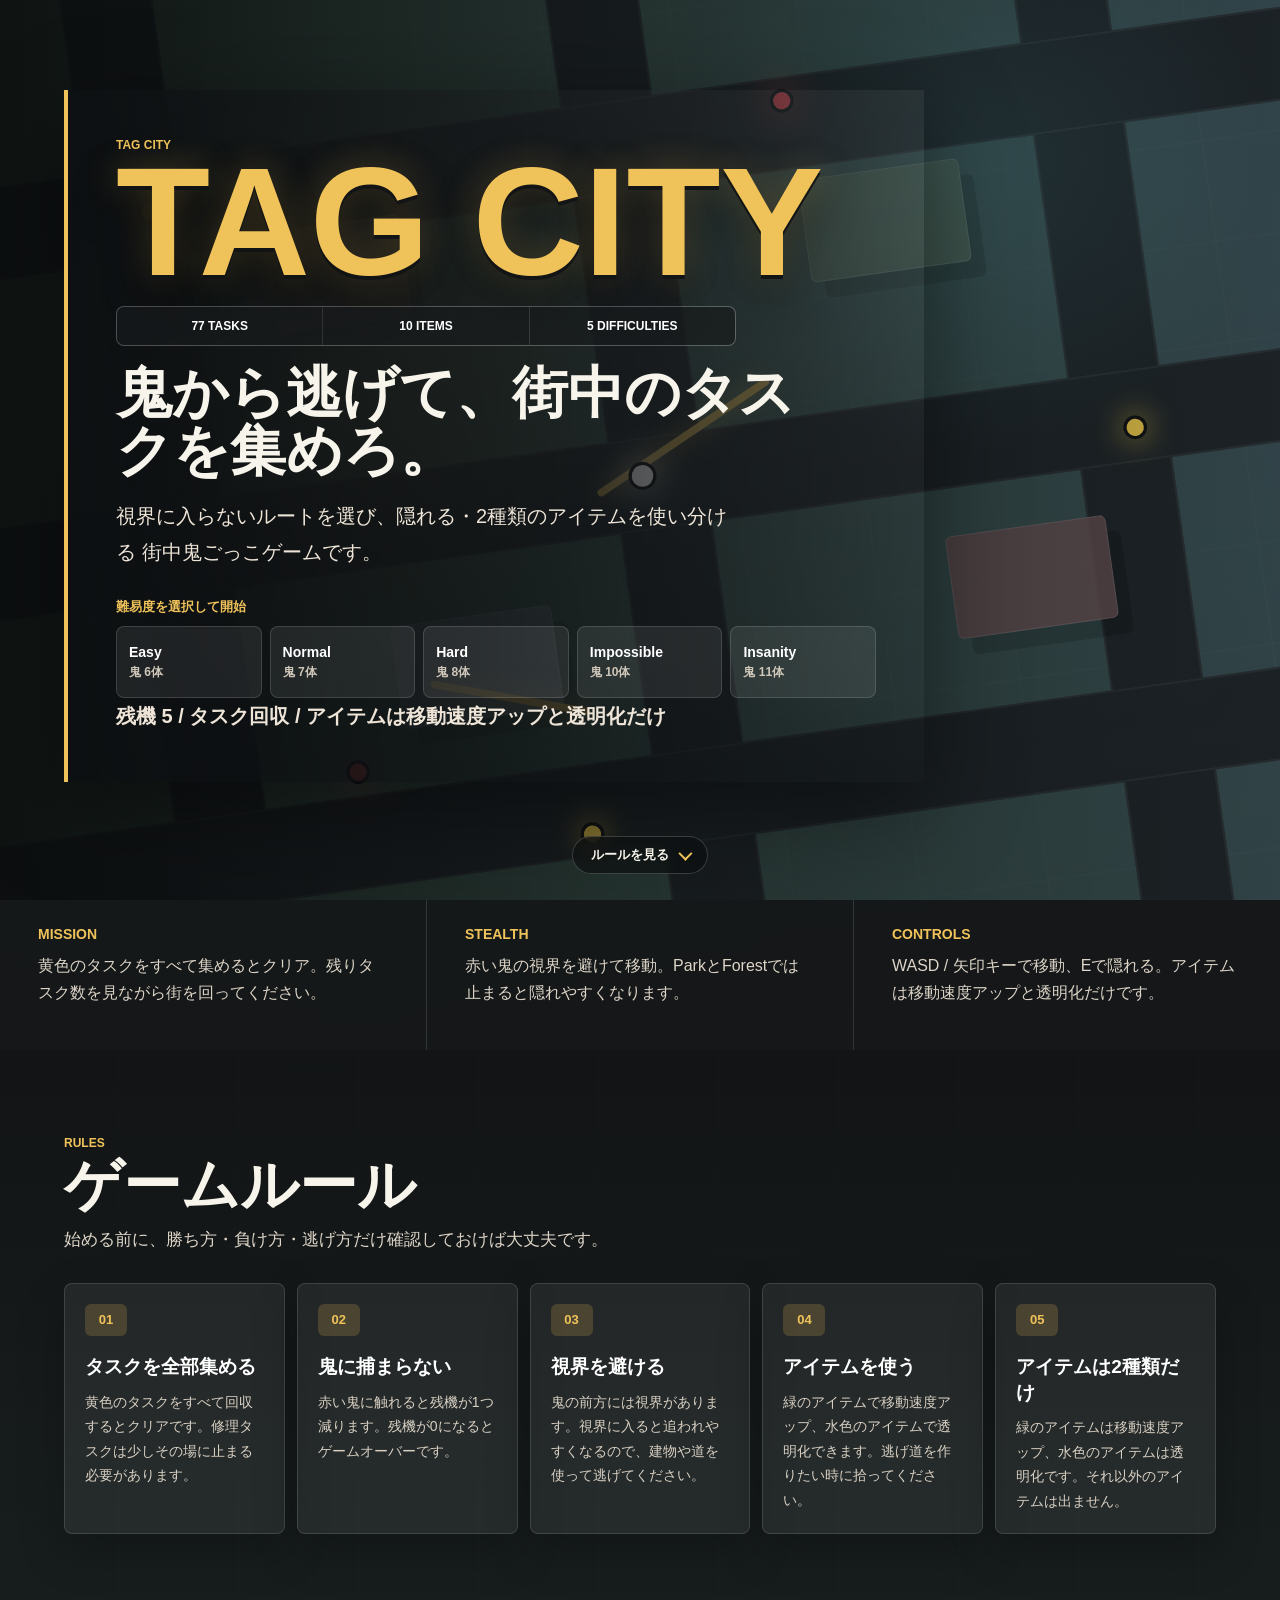
==== commit 3fd96c34: "Remove shift dash" ====
--- a/index.html
+++ b/index.html
@@ -44,7 +44,7 @@
           </div>
           <h1 id="homeTitle">鬼から逃げて、街中のタスクを集めろ。</h1>
           <p>
-            視界に入らないルートを選び、ダッシュ・隠れる・2種類のアイテムを使い分ける
+            視界に入らないルートを選び、隠れる・2種類のアイテムを使い分ける
             街中鬼ごっこゲームです。
           </p>
 
@@ -75,7 +75,7 @@
         </article>
         <article>
           <strong>Controls</strong>
-          <p>WASD / 矢印キーで移動、Shiftでダッシュ、Eで隠れる。アイテムは移動速度アップと透明化だけです。</p>
+          <p>WASD / 矢印キーで移動、Eで隠れる。アイテムは移動速度アップと透明化だけです。</p>
         </article>
       </section>
 
@@ -104,8 +104,8 @@
           </article>
           <article>
             <span>04</span>
-            <h3>スタミナを管理する</h3>
-            <p>Shiftでダッシュできますが、スタミナを消費します。走り続けず、必要な場面で使うのがコツです。</p>
+            <h3>アイテムを使う</h3>
+            <p>緑のアイテムで移動速度アップ、水色のアイテムで透明化できます。逃げ道を作りたい時に拾ってください。</p>
           </article>
           <article>
             <span>05</span>
--- a/styles.css
+++ b/styles.css
@@ -685,7 +685,6 @@
 
 .continue-button {
   min-height: 42px;
-  margin-top: 22px;
   border: 1px solid rgba(255, 255, 255, 0.22);
   border-radius: 6px;
   padding: 0 20px;
@@ -696,8 +695,37 @@
   cursor: pointer;
 }
 
-.continue-button:hover {
+.home-link-button {
+  min-height: 42px;
+  display: inline-flex;
+  align-items: center;
+  justify-content: center;
+  border: 1px solid rgba(255, 255, 255, 0.22);
+  border-radius: 6px;
+  padding: 0 20px;
+  background: rgba(255, 255, 255, 0.1);
+  color: #ffffff;
+  font: inherit;
+  font-weight: 900;
+  text-decoration: none;
+  cursor: pointer;
+}
+
+.end-actions {
+  display: flex;
+  justify-content: center;
+  gap: 10px;
+  margin-top: 22px;
+}
+
+.continue-button:hover,
+.home-link-button:hover {
   background: #ffd976;
+  color: #151311;
+}
+
+.pause-screen h2 {
+  color: #f0c35a;
 }
 
 .lose-screen h2 {
